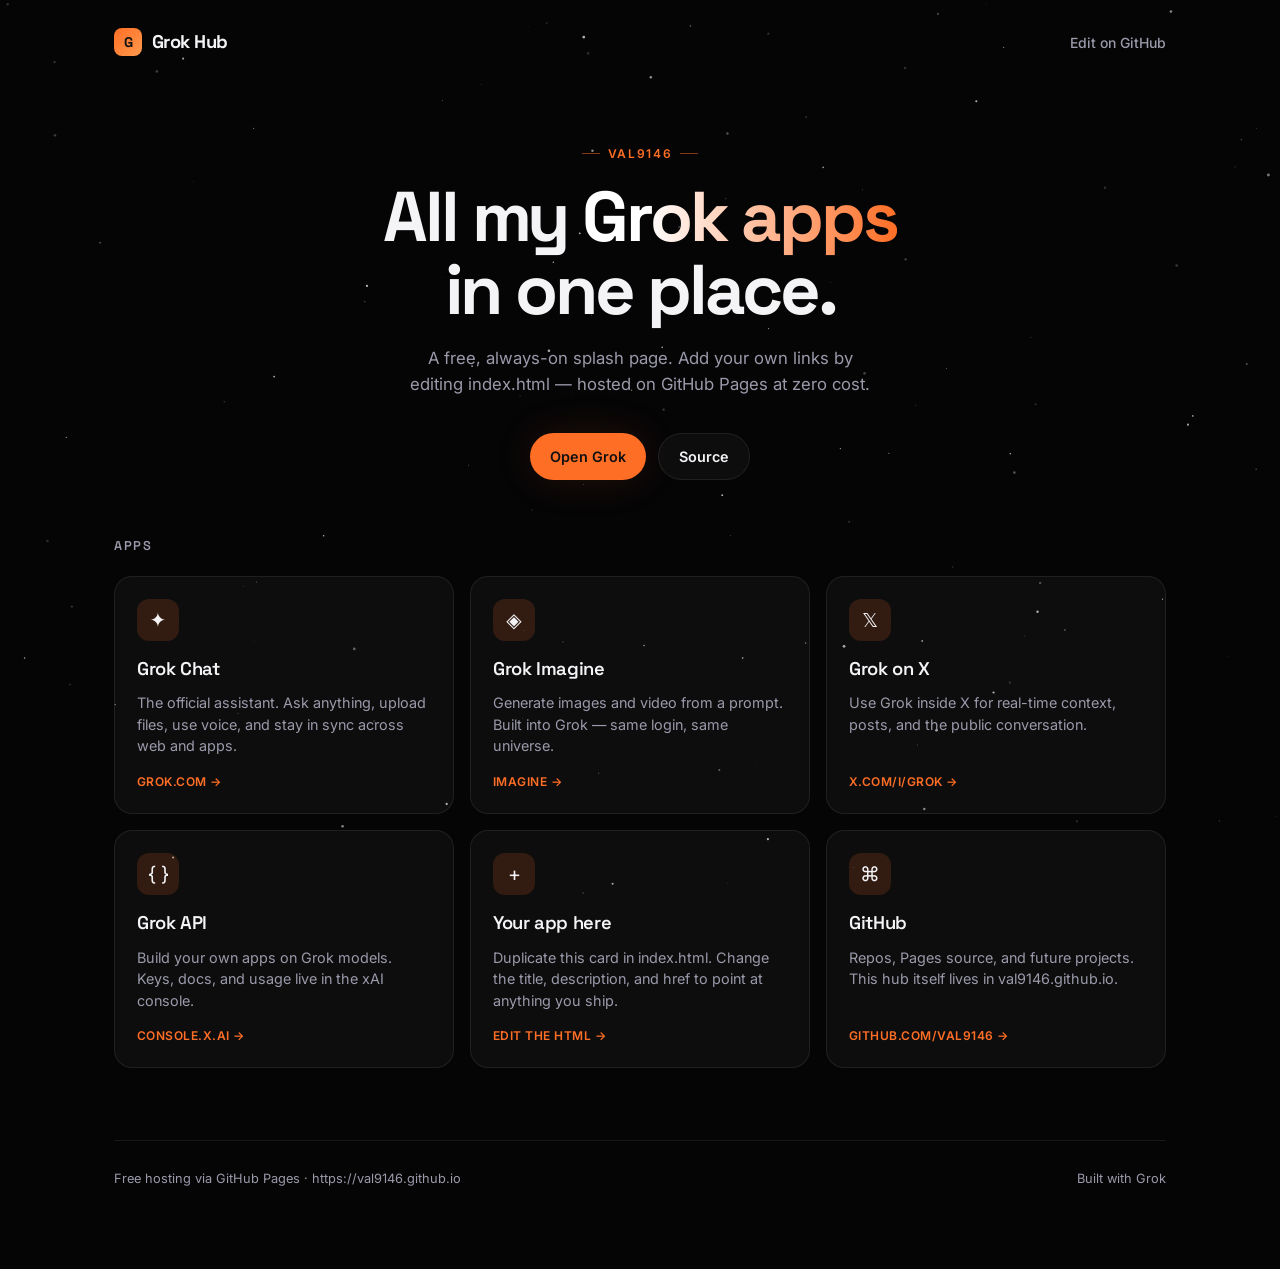
==== index.html @ f1bc1643 "Add Grok Hub splash page with app cards and starfield" ====
<!DOCTYPE html>
<html lang="en">
<head>
  <meta charset="UTF-8" />
  <meta name="viewport" content="width=device-width, initial-scale=1.0" />
  <title>Grok Hub — val9146</title>
  <meta name="description" content="Personal splash page linking all my Grok apps. Built with Grok." />
  <link rel="preconnect" href="https://fonts.googleapis.com" />
  <link rel="preconnect" href="https://fonts.gstatic.com" crossorigin />
  <link href="https://fonts.googleapis.com/css2?family=Space+Grotesk:wght@400;500;600;700&family=Inter:wght@300;400;500;600&display=swap" rel="stylesheet" />
  <style>
    :root {
      --bg: #050506;
      --bg-elev: #0c0c10;
      --card: rgba(255, 255, 255, 0.035);
      --card-hover: rgba(255, 255, 255, 0.06);
      --border: rgba(255, 255, 255, 0.08);
      --text: #f4f4f7;
      --muted: #9a9aaa;
      --accent: #ff6e25;
      --accent-dim: rgba(255, 110, 37, 0.15);
      --glow: 0 0 40px rgba(255, 110, 37, 0.12);
    }

    * { box-sizing: border-box; margin: 0; padding: 0; }

    html, body { height: 100%; }

    body {
      font-family: 'Inter', system-ui, sans-serif;
      background: var(--bg);
      color: var(--text);
      line-height: 1.5;
      overflow-x: hidden;
    }

    canvas#stars {
      position: fixed;
      inset: 0;
      z-index: 0;
      pointer-events: none;
    }

    .wrap {
      position: relative;
      z-index: 1;
      max-width: 1100px;
      margin: 0 auto;
      padding: 0 24px 80px;
    }

    header {
      display: flex;
      align-items: center;
      justify-content: space-between;
      padding: 28px 0 8px;
    }

    .brand {
      font-family: 'Space Grotesk', sans-serif;
      font-weight: 700;
      font-size: 1.15rem;
      letter-spacing: -0.03em;
      display: flex;
      align-items: center;
      gap: 10px;
      text-decoration: none;
      color: var(--text);
    }

    .brand-mark {
      width: 28px;
      height: 28px;
      border-radius: 8px;
      background: linear-gradient(135deg, var(--accent), #ff9a4d);
      display: grid;
      place-items: center;
      font-size: 14px;
      font-weight: 700;
      color: #111;
    }

    .nav-link {
      color: var(--muted);
      text-decoration: none;
      font-size: 0.875rem;
      font-weight: 500;
      transition: color 0.2s;
    }
    .nav-link:hover { color: var(--text); }

    .hero {
      text-align: center;
      padding: 72px 0 56px;
    }

    .eyebrow {
      display: inline-flex;
      align-items: center;
      gap: 8px;
      font-size: 0.75rem;
      font-weight: 600;
      letter-spacing: 0.14em;
      text-transform: uppercase;
      color: var(--accent);
      margin-bottom: 18px;
    }

    .eyebrow::before, .eyebrow::after {
      content: '';
      width: 18px;
      height: 1px;
      background: var(--accent);
      opacity: 0.5;
    }

    h1 {
      font-family: 'Space Grotesk', sans-serif;
      font-size: clamp(2.6rem, 7vw, 4.4rem);
      font-weight: 700;
      letter-spacing: -0.045em;
      line-height: 1.05;
      margin-bottom: 18px;
    }

    h1 span {
      background: linear-gradient(90deg, #fff 20%, var(--accent) 100%);
      -webkit-background-clip: text;
      background-clip: text;
      color: transparent;
    }

    .hero p {
      max-width: 480px;
      margin: 0 auto 36px;
      color: var(--muted);
      font-size: 1.05rem;
      font-weight: 400;
    }

    .cta-row {
      display: flex;
      gap: 12px;
      justify-content: center;
      flex-wrap: wrap;
    }

    .btn {
      display: inline-flex;
      align-items: center;
      gap: 8px;
      padding: 12px 20px;
      border-radius: 999px;
      font-size: 0.9rem;
      font-weight: 600;
      text-decoration: none;
      transition: transform 0.15s, box-shadow 0.15s, background 0.15s;
    }
    .btn:hover { transform: translateY(-1px); }

    .btn-primary {
      background: var(--accent);
      color: #111;
      box-shadow: var(--glow);
    }
    .btn-primary:hover { box-shadow: 0 0 50px rgba(255, 110, 37, 0.28); }

    .btn-ghost {
      background: var(--card);
      color: var(--text);
      border: 1px solid var(--border);
    }

    .section-label {
      font-family: 'Space Grotesk', sans-serif;
      font-size: 0.8rem;
      font-weight: 600;
      letter-spacing: 0.12em;
      text-transform: uppercase;
      color: var(--muted);
      margin-bottom: 20px;
    }

    .grid {
      display: grid;
      grid-template-columns: repeat(auto-fill, minmax(280px, 1fr));
      gap: 16px;
    }

    .card {
      background: var(--card);
      border: 1px solid var(--border);
      border-radius: 18px;
      padding: 22px;
      text-decoration: none;
      color: inherit;
      display: flex;
      flex-direction: column;
      gap: 10px;
      transition: background 0.2s, border-color 0.2s, transform 0.2s;
      position: relative;
      overflow: hidden;
    }
    .card::before {
      content: '';
      position: absolute;
      inset: 0;
      background: radial-gradient(600px circle at var(--mx, 50%) var(--my, 0%), rgba(255,110,37,0.08), transparent 40%);
      opacity: 0;
      transition: opacity 0.3s;
      pointer-events: none;
    }
    .card:hover {
      background: var(--card-hover);
      border-color: rgba(255, 110, 37, 0.25);
      transform: translateY(-3px);
    }
    .card:hover::before { opacity: 1; }

    .card-icon {
      width: 42px;
      height: 42px;
      border-radius: 12px;
      background: var(--accent-dim);
      display: grid;
      place-items: center;
      font-size: 1.25rem;
      margin-bottom: 4px;
    }

    .card h3 {
      font-family: 'Space Grotesk', sans-serif;
      font-size: 1.15rem;
      font-weight: 600;
      letter-spacing: -0.02em;
    }

    .card p {
      color: var(--muted);
      font-size: 0.9rem;
      flex: 1;
    }

    .card-meta {
      font-size: 0.75rem;
      color: var(--accent);
      font-weight: 600;
      letter-spacing: 0.04em;
      text-transform: uppercase;
      margin-top: 6px;
    }

    footer {
      margin-top: 72px;
      padding-top: 28px;
      border-top: 1px solid var(--border);
      display: flex;
      justify-content: space-between;
      align-items: center;
      flex-wrap: wrap;
      gap: 12px;
      color: var(--muted);
      font-size: 0.8rem;
    }

    footer a { color: var(--muted); text-decoration: none; }
    footer a:hover { color: var(--text); }

    @media (max-width: 600px) {
      .hero { padding: 48px 0 40px; }
      header { padding-top: 20px; }
    }
  </style>
</head>
<body>
  <canvas id="stars"></canvas>

  <div class="wrap">
    <header>
      <a class="brand" href="/">
        <span class="brand-mark">G</span>
        Grok Hub
      </a>
      <a class="nav-link" href="https://github.com/val9146/val9146.github.io" target="_blank" rel="noopener">Edit on GitHub</a>
    </header>

    <section class="hero">
      <div class="eyebrow">val9146</div>
      <h1>All my <span>Grok apps</span><br>in one place.</h1>
      <p>A free, always-on splash page. Add your own links by editing index.html — hosted on GitHub Pages at zero cost.</p>
      <div class="cta-row">
        <a class="btn btn-primary" href="https://grok.com" target="_blank" rel="noopener">Open Grok</a>
        <a class="btn btn-ghost" href="https://github.com/val9146/val9146.github.io" target="_blank" rel="noopener">Source</a>
      </div>
    </section>

    <p class="section-label">Apps</p>
    <div class="grid" id="apps">
      <a class="card" href="https://grok.com" target="_blank" rel="noopener">
        <div class="card-icon">✦</div>
        <h3>Grok Chat</h3>
        <p>The official assistant. Ask anything, upload files, use voice, and stay in sync across web and apps.</p>
        <span class="card-meta">grok.com →</span>
      </a>

      <a class="card" href="https://grok.com" target="_blank" rel="noopener">
        <div class="card-icon">◈</div>
        <h3>Grok Imagine</h3>
        <p>Generate images and video from a prompt. Built into Grok — same login, same universe.</p>
        <span class="card-meta">Imagine →</span>
      </a>

      <a class="card" href="https://x.com/i/grok" target="_blank" rel="noopener">
        <div class="card-icon">𝕏</div>
        <h3>Grok on X</h3>
        <p>Use Grok inside X for real-time context, posts, and the public conversation.</p>
        <span class="card-meta">x.com/i/grok →</span>
      </a>

      <a class="card" href="https://console.x.ai" target="_blank" rel="noopener">
        <div class="card-icon">{ }</div>
        <h3>Grok API</h3>
        <p>Build your own apps on Grok models. Keys, docs, and usage live in the xAI console.</p>
        <span class="card-meta">console.x.ai →</span>
      </a>

      <a class="card" href="#" onclick="return false;">
        <div class="card-icon">+</div>
        <h3>Your app here</h3>
        <p>Duplicate this card in index.html. Change the title, description, and href to point at anything you ship.</p>
        <span class="card-meta">Edit the HTML →</span>
      </a>

      <a class="card" href="https://github.com/val9146" target="_blank" rel="noopener">
        <div class="card-icon">⌘</div>
        <h3>GitHub</h3>
        <p>Repos, Pages source, and future projects. This hub itself lives in val9146.github.io.</p>
        <span class="card-meta">github.com/val9146 →</span>
      </a>
    </div>

    <footer>
      <span>Free hosting via GitHub Pages · https://val9146.github.io</span>
      <span>Built with Grok</span>
    </footer>
  </div>

  <script>
    // Subtle starfield
    const c = document.getElementById('stars');
    const ctx = c.getContext('2d');
    let w, h, stars = [];

    function resize() {
      w = c.width = innerWidth;
      h = c.height = innerHeight;
      stars = Array.from({ length: Math.min(160, Math.floor(w * h / 9000)) }, () => ({
        x: Math.random() * w,
        y: Math.random() * h,
        r: Math.random() * 1.2 + 0.2,
        a: Math.random(),
        s: Math.random() * 0.008 + 0.002
      }));
    }

    function draw() {
      ctx.clearRect(0, 0, w, h);
      for (const s of stars) {
        s.a += s.s;
        const alpha = 0.15 + 0.55 * (0.5 + 0.5 * Math.sin(s.a * 6));
        ctx.beginPath();
        ctx.arc(s.x, s.y, s.r, 0, Math.PI * 2);
        ctx.fillStyle = `rgba(255,255,255,${alpha})`;
        ctx.fill();
      }
      requestAnimationFrame(draw);
    }

    resize();
    addEventListener('resize', resize);
    draw();

    // Card glow follow
    document.querySelectorAll('.card').forEach(card => {
      card.addEventListener('pointermove', e => {
        const r = card.getBoundingClientRect();
        card.style.setProperty('--mx', (e.clientX - r.left) + 'px');
        card.style.setProperty('--my', (e.clientY - r.top) + 'px');
      });
    });
  </script>
</body>
</html>
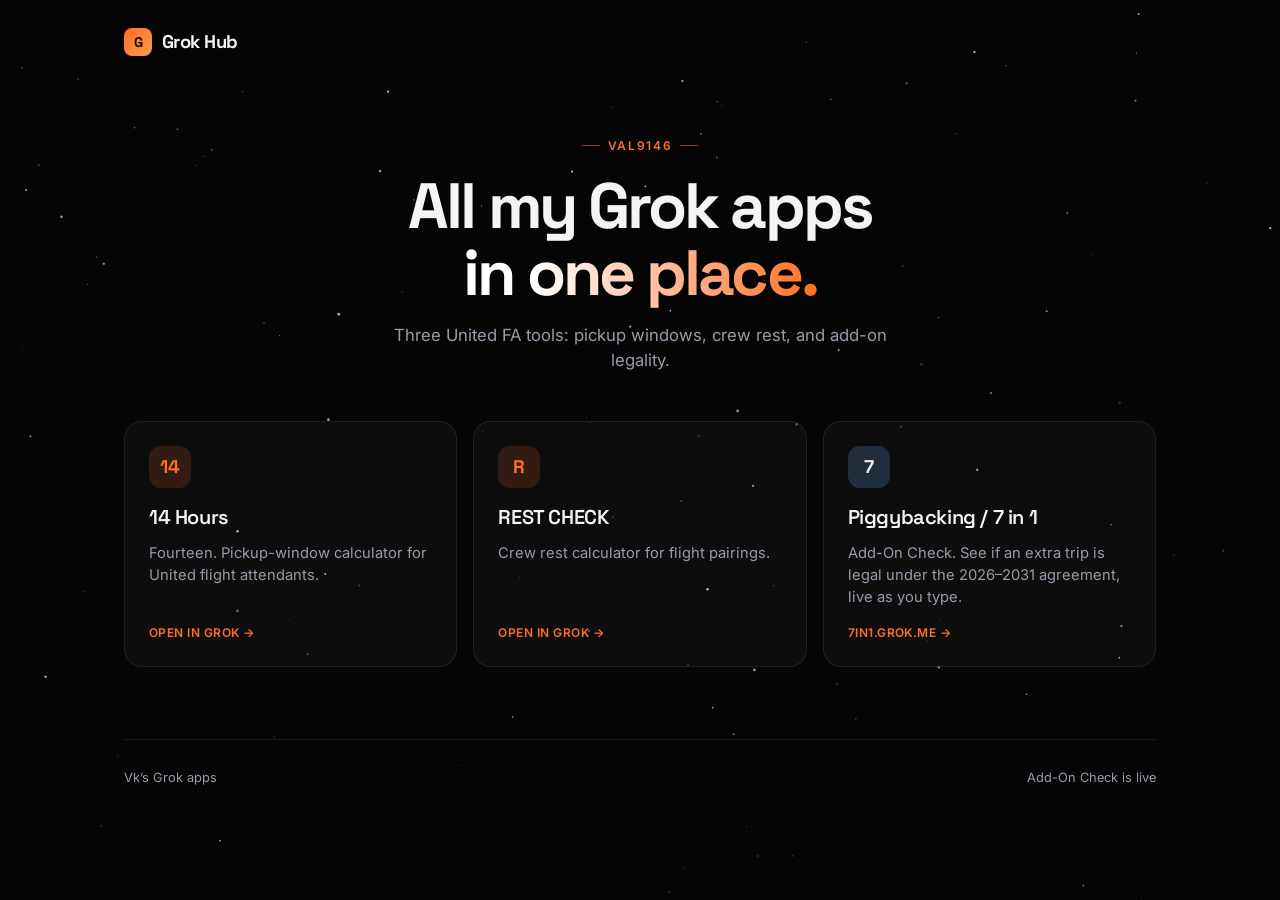
==== commit 778ce25a: "Replace placeholder Grok cards with 14 Hours, REST CHECK, and Piggybacking / 7 in 1" ====
--- a/index.html
+++ b/index.html
@@ -1,17 +1,16 @@
 <!DOCTYPE html>
 <html lang="en">
 <head>
-  <meta charset="UTF-8" />
-  <meta name="viewport" content="width=device-width, initial-scale=1.0" />
+  <meta charset="utf-8" />
+  <meta name="viewport" content="width=device-width, initial-scale=1" />
   <title>Grok Hub — val9146</title>
-  <meta name="description" content="Personal splash page linking all my Grok apps. Built with Grok." />
+  <meta name="description" content="14 Hours, REST CHECK, and Piggybacking / 7 in 1 — Vk’s Grok apps in one place." />
   <link rel="preconnect" href="https://fonts.googleapis.com" />
   <link rel="preconnect" href="https://fonts.gstatic.com" crossorigin />
-  <link href="https://fonts.googleapis.com/css2?family=Space+Grotesk:wght@400;500;600;700&family=Inter:wght@300;400;500;600&display=swap" rel="stylesheet" />
+  <link href="https://fonts.googleapis.com/css2?family=Inter:wght@400;500;600&family=Space+Grotesk:wght@600;700&display=swap" rel="stylesheet" />
   <style>
     :root {
       --bg: #050506;
-      --bg-elev: #0c0c10;
       --card: rgba(255, 255, 255, 0.035);
       --card-hover: rgba(255, 255, 255, 0.06);
       --border: rgba(255, 255, 255, 0.08);
@@ -19,45 +18,38 @@
       --muted: #9a9aaa;
       --accent: #ff6e25;
       --accent-dim: rgba(255, 110, 37, 0.15);
+      --navy: #243447;
       --glow: 0 0 40px rgba(255, 110, 37, 0.12);
     }
-
     * { box-sizing: border-box; margin: 0; padding: 0; }
-
-    html, body { height: 100%; }
-
+    html, body { min-height: 100%; }
     body {
-      font-family: 'Inter', system-ui, sans-serif;
+      font-family: Inter, system-ui, sans-serif;
       background: var(--bg);
       color: var(--text);
       line-height: 1.5;
-      overflow-x: hidden;
-    }
-
+    }
     canvas#stars {
       position: fixed;
       inset: 0;
       z-index: 0;
       pointer-events: none;
     }
-
     .wrap {
       position: relative;
       z-index: 1;
-      max-width: 1100px;
+      max-width: 1080px;
       margin: 0 auto;
       padding: 0 24px 80px;
     }
-
     header {
       display: flex;
       align-items: center;
       justify-content: space-between;
       padding: 28px 0 8px;
     }
-
     .brand {
-      font-family: 'Space Grotesk', sans-serif;
+      font-family: "Space Grotesk", sans-serif;
       font-weight: 700;
       font-size: 1.15rem;
       letter-spacing: -0.03em;
@@ -67,7 +59,6 @@
       text-decoration: none;
       color: var(--text);
     }
-
     .brand-mark {
       width: 28px;
       height: 28px;
@@ -79,21 +70,10 @@
       font-weight: 700;
       color: #111;
     }
-
-    .nav-link {
-      color: var(--muted);
-      text-decoration: none;
-      font-size: 0.875rem;
-      font-weight: 500;
-      transition: color 0.2s;
-    }
-    .nav-link:hover { color: var(--text); }
-
     .hero {
       text-align: center;
-      padding: 72px 0 56px;
-    }
-
+      padding: 64px 0 48px;
+    }
     .eyebrow {
       display: inline-flex;
       align-items: center;
@@ -105,118 +85,56 @@
       color: var(--accent);
       margin-bottom: 18px;
     }
-
     .eyebrow::before, .eyebrow::after {
-      content: '';
+      content: "";
       width: 18px;
       height: 1px;
       background: var(--accent);
       opacity: 0.5;
     }
-
     h1 {
-      font-family: 'Space Grotesk', sans-serif;
-      font-size: clamp(2.6rem, 7vw, 4.4rem);
+      font-family: "Space Grotesk", sans-serif;
+      font-size: clamp(2.4rem, 6.5vw, 4rem);
       font-weight: 700;
       letter-spacing: -0.045em;
       line-height: 1.05;
-      margin-bottom: 18px;
-    }
-
+      margin-bottom: 16px;
+    }
     h1 span {
       background: linear-gradient(90deg, #fff 20%, var(--accent) 100%);
       -webkit-background-clip: text;
       background-clip: text;
       color: transparent;
     }
-
     .hero p {
-      max-width: 480px;
-      margin: 0 auto 36px;
+      max-width: 520px;
+      margin: 0 auto;
       color: var(--muted);
       font-size: 1.05rem;
-      font-weight: 400;
-    }
-
-    .cta-row {
-      display: flex;
-      gap: 12px;
-      justify-content: center;
-      flex-wrap: wrap;
-    }
-
-    .btn {
-      display: inline-flex;
-      align-items: center;
-      gap: 8px;
-      padding: 12px 20px;
-      border-radius: 999px;
-      font-size: 0.9rem;
-      font-weight: 600;
-      text-decoration: none;
-      transition: transform 0.15s, box-shadow 0.15s, background 0.15s;
-    }
-    .btn:hover { transform: translateY(-1px); }
-
-    .btn-primary {
-      background: var(--accent);
-      color: #111;
-      box-shadow: var(--glow);
-    }
-    .btn-primary:hover { box-shadow: 0 0 50px rgba(255, 110, 37, 0.28); }
-
-    .btn-ghost {
-      background: var(--card);
-      color: var(--text);
-      border: 1px solid var(--border);
-    }
-
-    .section-label {
-      font-family: 'Space Grotesk', sans-serif;
-      font-size: 0.8rem;
-      font-weight: 600;
-      letter-spacing: 0.12em;
-      text-transform: uppercase;
-      color: var(--muted);
-      margin-bottom: 20px;
-    }
-
+    }
     .grid {
       display: grid;
-      grid-template-columns: repeat(auto-fill, minmax(280px, 1fr));
+      grid-template-columns: repeat(auto-fit, minmax(280px, 1fr));
       gap: 16px;
     }
-
     .card {
       background: var(--card);
       border: 1px solid var(--border);
       border-radius: 18px;
-      padding: 22px;
+      padding: 24px;
       text-decoration: none;
       color: inherit;
       display: flex;
       flex-direction: column;
       gap: 10px;
       transition: background 0.2s, border-color 0.2s, transform 0.2s;
-      position: relative;
-      overflow: hidden;
-    }
-    .card::before {
-      content: '';
-      position: absolute;
-      inset: 0;
-      background: radial-gradient(600px circle at var(--mx, 50%) var(--my, 0%), rgba(255,110,37,0.08), transparent 40%);
-      opacity: 0;
-      transition: opacity 0.3s;
-      pointer-events: none;
+      min-height: 240px;
     }
     .card:hover {
       background: var(--card-hover);
       border-color: rgba(255, 110, 37, 0.25);
       transform: translateY(-3px);
     }
-    .card:hover::before { opacity: 1; }
-
     .card-icon {
       width: 42px;
       height: 42px;
@@ -224,23 +142,23 @@
       background: var(--accent-dim);
       display: grid;
       place-items: center;
+      font-size: 1.15rem;
+      font-weight: 700;
+      font-family: "Space Grotesk", sans-serif;
+      color: var(--accent);
+      margin-bottom: 4px;
+    }
+    .card.live .card-icon {
+      background: rgba(36, 52, 71, 0.85);
+      color: #f4efe6;
+    }
+    .card h2 {
+      font-family: "Space Grotesk", sans-serif;
       font-size: 1.25rem;
-      margin-bottom: 4px;
-    }
-
-    .card h3 {
-      font-family: 'Space Grotesk', sans-serif;
-      font-size: 1.15rem;
       font-weight: 600;
       letter-spacing: -0.02em;
     }
-
-    .card p {
-      color: var(--muted);
-      font-size: 0.9rem;
-      flex: 1;
-    }
-
+    .card p { color: var(--muted); font-size: 0.92rem; flex: 1; }
     .card-meta {
       font-size: 0.75rem;
       color: var(--accent);
@@ -249,120 +167,77 @@
       text-transform: uppercase;
       margin-top: 6px;
     }
-
     footer {
       margin-top: 72px;
       padding-top: 28px;
       border-top: 1px solid var(--border);
-      display: flex;
-      justify-content: space-between;
-      align-items: center;
-      flex-wrap: wrap;
-      gap: 12px;
       color: var(--muted);
       font-size: 0.8rem;
-    }
-
+      display: flex;
+      justify-content: space-between;
+      gap: 12px;
+      flex-wrap: wrap;
+    }
     footer a { color: var(--muted); text-decoration: none; }
     footer a:hover { color: var(--text); }
-
     @media (max-width: 600px) {
-      .hero { padding: 48px 0 40px; }
+      .hero { padding: 44px 0 36px; }
       header { padding-top: 20px; }
     }
   </style>
 </head>
 <body>
-  <canvas id="stars"></canvas>
-
+  <canvas id="stars" aria-hidden="true"></canvas>
   <div class="wrap">
     <header>
-      <a class="brand" href="/">
+      <a class="brand" href="./">
         <span class="brand-mark">G</span>
         Grok Hub
       </a>
-      <a class="nav-link" href="https://github.com/val9146/val9146.github.io" target="_blank" rel="noopener">Edit on GitHub</a>
     </header>
-
     <section class="hero">
       <div class="eyebrow">val9146</div>
-      <h1>All my <span>Grok apps</span><br>in one place.</h1>
-      <p>A free, always-on splash page. Add your own links by editing index.html — hosted on GitHub Pages at zero cost.</p>
-      <div class="cta-row">
-        <a class="btn btn-primary" href="https://grok.com" target="_blank" rel="noopener">Open Grok</a>
-        <a class="btn btn-ghost" href="https://github.com/val9146/val9146.github.io" target="_blank" rel="noopener">Source</a>
-      </div>
+      <h1>All my Grok apps<br /><span>in one place.</span></h1>
+      <p>Three United FA tools: pickup windows, crew rest, and add-on legality.</p>
     </section>
-
-    <p class="section-label">Apps</p>
-    <div class="grid" id="apps">
-      <a class="card" href="https://grok.com" target="_blank" rel="noopener">
-        <div class="card-icon">✦</div>
-        <h3>Grok Chat</h3>
-        <p>The official assistant. Ask anything, upload files, use voice, and stay in sync across web and apps.</p>
-        <span class="card-meta">grok.com →</span>
-      </a>
-
-      <a class="card" href="https://grok.com" target="_blank" rel="noopener">
-        <div class="card-icon">◈</div>
-        <h3>Grok Imagine</h3>
-        <p>Generate images and video from a prompt. Built into Grok — same login, same universe.</p>
-        <span class="card-meta">Imagine →</span>
-      </a>
-
-      <a class="card" href="https://x.com/i/grok" target="_blank" rel="noopener">
-        <div class="card-icon">𝕏</div>
-        <h3>Grok on X</h3>
-        <p>Use Grok inside X for real-time context, posts, and the public conversation.</p>
-        <span class="card-meta">x.com/i/grok →</span>
-      </a>
-
-      <a class="card" href="https://console.x.ai" target="_blank" rel="noopener">
-        <div class="card-icon">{ }</div>
-        <h3>Grok API</h3>
-        <p>Build your own apps on Grok models. Keys, docs, and usage live in the xAI console.</p>
-        <span class="card-meta">console.x.ai →</span>
-      </a>
-
-      <a class="card" href="#" onclick="return false;">
-        <div class="card-icon">+</div>
-        <h3>Your app here</h3>
-        <p>Duplicate this card in index.html. Change the title, description, and href to point at anything you ship.</p>
-        <span class="card-meta">Edit the HTML →</span>
-      </a>
-
-      <a class="card" href="https://github.com/val9146" target="_blank" rel="noopener">
-        <div class="card-icon">⌘</div>
-        <h3>GitHub</h3>
-        <p>Repos, Pages source, and future projects. This hub itself lives in val9146.github.io.</p>
-        <span class="card-meta">github.com/val9146 →</span>
+    <div class="grid">
+      <a class="card" href="https://grok.com/project/5fb8c5e8-2e73-4ff4-b636-ad28650653fd">
+        <div class="card-icon">14</div>
+        <h2>14 Hours</h2>
+        <p>Fourteen. Pickup-window calculator for United flight attendants.</p>
+        <div class="card-meta">Open in Grok →</div>
+      </a>
+      <a class="card" href="https://grok.com/project/0cfb241a-2bdf-4b6f-b969-277d95920899">
+        <div class="card-icon">R</div>
+        <h2>REST CHECK</h2>
+        <p>Crew rest calculator for flight pairings.</p>
+        <div class="card-meta">Open in Grok →</div>
+      </a>
+      <a class="card live" href="https://7in1.grok.me">
+        <div class="card-icon">7</div>
+        <h2>Piggybacking / 7 in 1</h2>
+        <p>Add-On Check. See if an extra trip is legal under the 2026–2031 agreement, live as you type.</p>
+        <div class="card-meta">7in1.grok.me →</div>
       </a>
     </div>
-
     <footer>
-      <span>Free hosting via GitHub Pages · https://val9146.github.io</span>
-      <span>Built with Grok</span>
+      <span>Vk’s Grok apps</span>
+      <a href="https://7in1.grok.me">Add-On Check is live</a>
     </footer>
   </div>
-
   <script>
-    // Subtle starfield
-    const c = document.getElementById('stars');
-    const ctx = c.getContext('2d');
+    const c = document.getElementById("stars");
+    const ctx = c.getContext("2d");
     let w, h, stars = [];
-
     function resize() {
       w = c.width = innerWidth;
       h = c.height = innerHeight;
       stars = Array.from({ length: Math.min(160, Math.floor(w * h / 9000)) }, () => ({
-        x: Math.random() * w,
-        y: Math.random() * h,
-        r: Math.random() * 1.2 + 0.2,
-        a: Math.random(),
+        x: Math.random() * w, y: Math.random() * h,
+        r: Math.random() * 1.2 + 0.2, a: Math.random(),
         s: Math.random() * 0.008 + 0.002
       }));
     }
-
     function draw() {
       ctx.clearRect(0, 0, w, h);
       for (const s of stars) {
@@ -375,19 +250,9 @@
       }
       requestAnimationFrame(draw);
     }
-
     resize();
-    addEventListener('resize', resize);
+    addEventListener("resize", resize);
     draw();
-
-    // Card glow follow
-    document.querySelectorAll('.card').forEach(card => {
-      card.addEventListener('pointermove', e => {
-        const r = card.getBoundingClientRect();
-        card.style.setProperty('--mx', (e.clientX - r.left) + 'px');
-        card.style.setProperty('--my', (e.clientY - r.top) + 'px');
-      });
-    });
   </script>
 </body>
 </html>
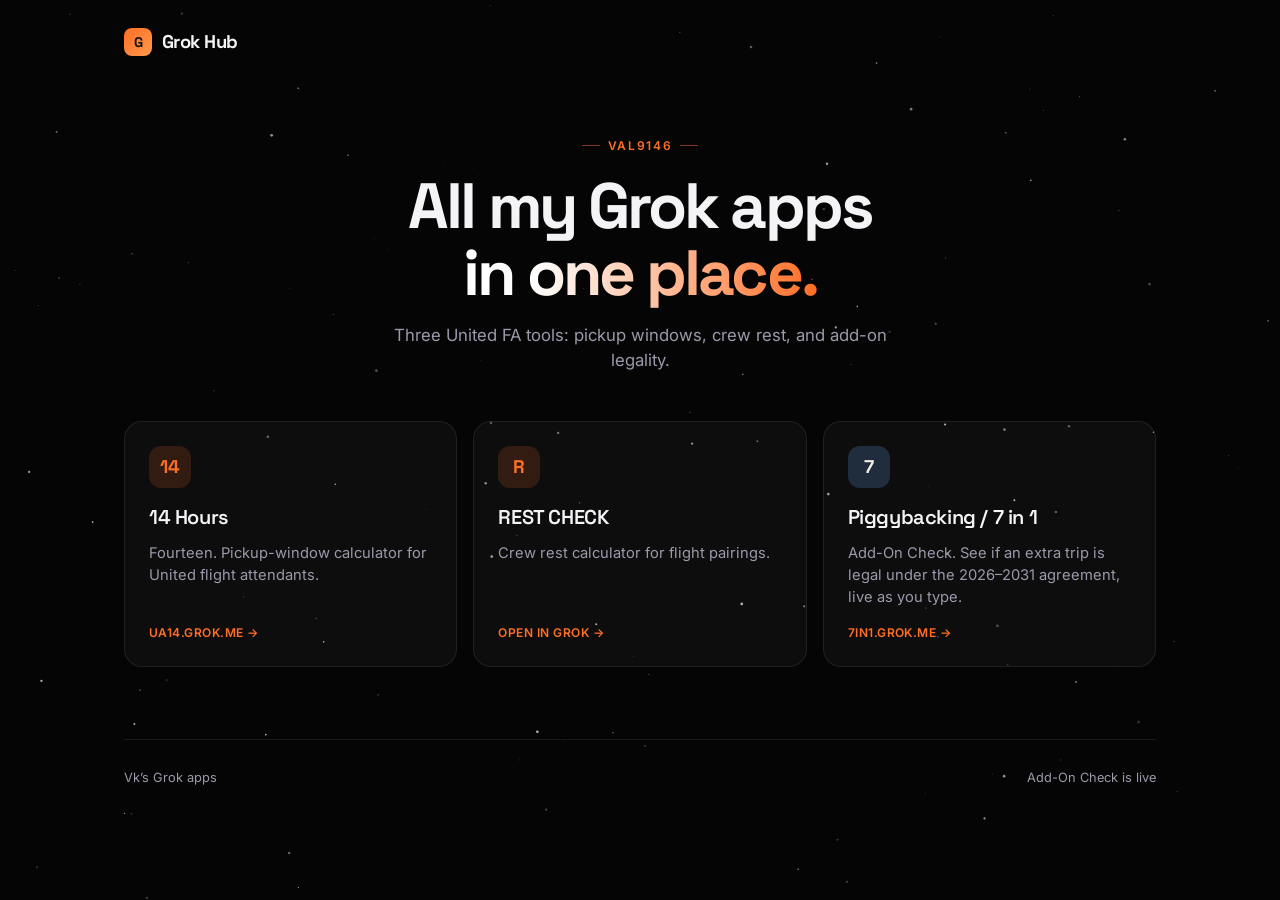
==== commit 41652c0c: "Point 14 Hours at the live Fourteen app on ua14.grok.me" ====
--- a/index.html
+++ b/index.html
@@ -201,11 +201,11 @@
       <p>Three United FA tools: pickup windows, crew rest, and add-on legality.</p>
     </section>
     <div class="grid">
-      <a class="card" href="https://grok.com/project/5fb8c5e8-2e73-4ff4-b636-ad28650653fd">
+      <a class="card" href="https://ua14.grok.me/fourteen">
         <div class="card-icon">14</div>
         <h2>14 Hours</h2>
         <p>Fourteen. Pickup-window calculator for United flight attendants.</p>
-        <div class="card-meta">Open in Grok →</div>
+        <div class="card-meta">ua14.grok.me →</div>
       </a>
       <a class="card" href="https://grok.com/project/0cfb241a-2bdf-4b6f-b969-277d95920899">
         <div class="card-icon">R</div>
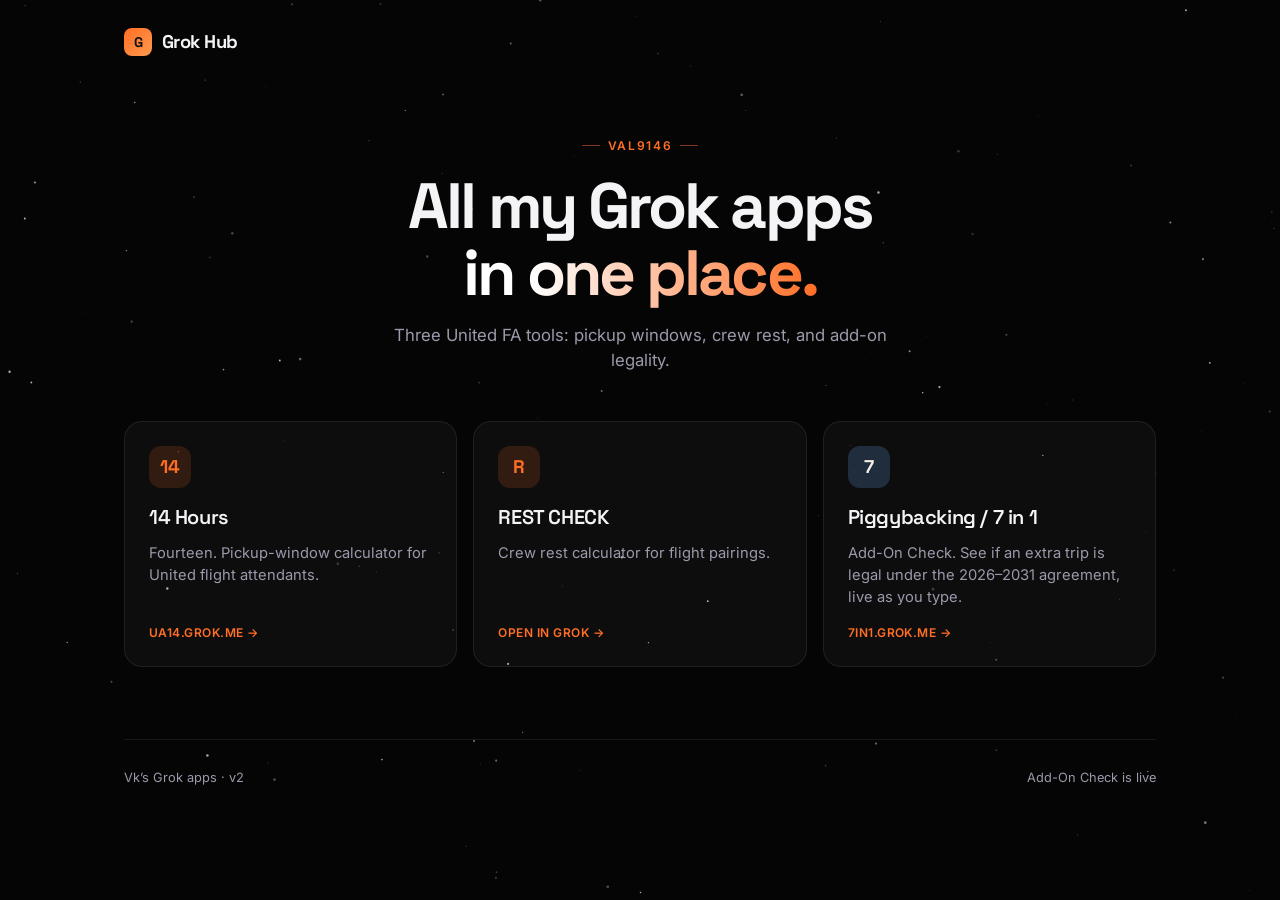
==== commit 73166a71: "Open 14 Hours in a new tab at ua14.grok.me/fourteen and bust cache" ====
--- a/index.html
+++ b/index.html
@@ -2,9 +2,10 @@
 <html lang="en">
 <head>
   <meta charset="utf-8" />
+  <meta http-equiv="Cache-Control" content="no-cache, no-store, must-revalidate" />
   <meta name="viewport" content="width=device-width, initial-scale=1" />
   <title>Grok Hub — val9146</title>
-  <meta name="description" content="14 Hours, REST CHECK, and Piggybacking / 7 in 1 — Vk’s Grok apps in one place." />
+  <meta name="description" content="14 Hours, REST CHECK, and Piggybacking / 7 in 1 — Vk’s Grok apps · v2 in one place." />
   <link rel="preconnect" href="https://fonts.googleapis.com" />
   <link rel="preconnect" href="https://fonts.gstatic.com" crossorigin />
   <link href="https://fonts.googleapis.com/css2?family=Inter:wght@400;500;600&family=Space+Grotesk:wght@600;700&display=swap" rel="stylesheet" />
@@ -201,7 +202,7 @@
       <p>Three United FA tools: pickup windows, crew rest, and add-on legality.</p>
     </section>
     <div class="grid">
-      <a class="card" href="https://ua14.grok.me/fourteen">
+      <a class="card" href="https://ua14.grok.me/fourteen" target="_blank" rel="noopener">
         <div class="card-icon">14</div>
         <h2>14 Hours</h2>
         <p>Fourteen. Pickup-window calculator for United flight attendants.</p>
@@ -213,7 +214,7 @@
         <p>Crew rest calculator for flight pairings.</p>
         <div class="card-meta">Open in Grok →</div>
       </a>
-      <a class="card live" href="https://7in1.grok.me">
+      <a class="card live" href="https://7in1.grok.me" target="_blank" rel="noopener">
         <div class="card-icon">7</div>
         <h2>Piggybacking / 7 in 1</h2>
         <p>Add-On Check. See if an extra trip is legal under the 2026–2031 agreement, live as you type.</p>
@@ -221,8 +222,8 @@
       </a>
     </div>
     <footer>
-      <span>Vk’s Grok apps</span>
-      <a href="https://7in1.grok.me">Add-On Check is live</a>
+      <span>Vk’s Grok apps · v2</span>
+      <a href="https://7in1.grok.me" target="_blank" rel="noopener">Add-On Check is live</a>
     </footer>
   </div>
   <script>
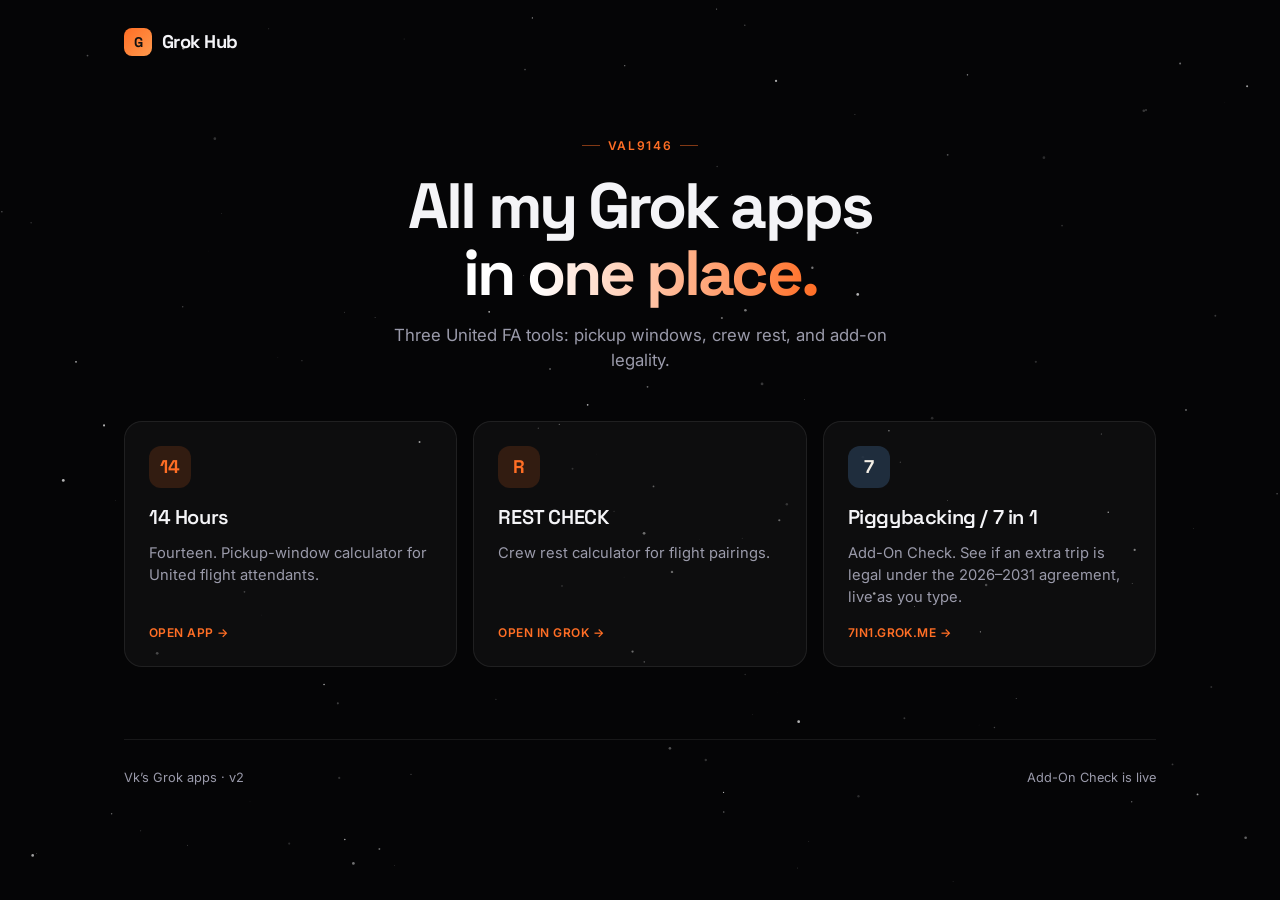
==== commit 77d71d7b: "Point 14 Hours at the self-hosted Fourteen calculator" ====
--- a/index.html
+++ b/index.html
@@ -202,11 +202,11 @@
       <p>Three United FA tools: pickup windows, crew rest, and add-on legality.</p>
     </section>
     <div class="grid">
-      <a class="card" href="https://ua14.grok.me/fourteen" target="_blank" rel="noopener">
+      <a class="card" href="./fourteen.html">
         <div class="card-icon">14</div>
         <h2>14 Hours</h2>
         <p>Fourteen. Pickup-window calculator for United flight attendants.</p>
-        <div class="card-meta">ua14.grok.me →</div>
+        <div class="card-meta">Open app →</div>
       </a>
       <a class="card" href="https://grok.com/project/0cfb241a-2bdf-4b6f-b969-277d95920899">
         <div class="card-icon">R</div>
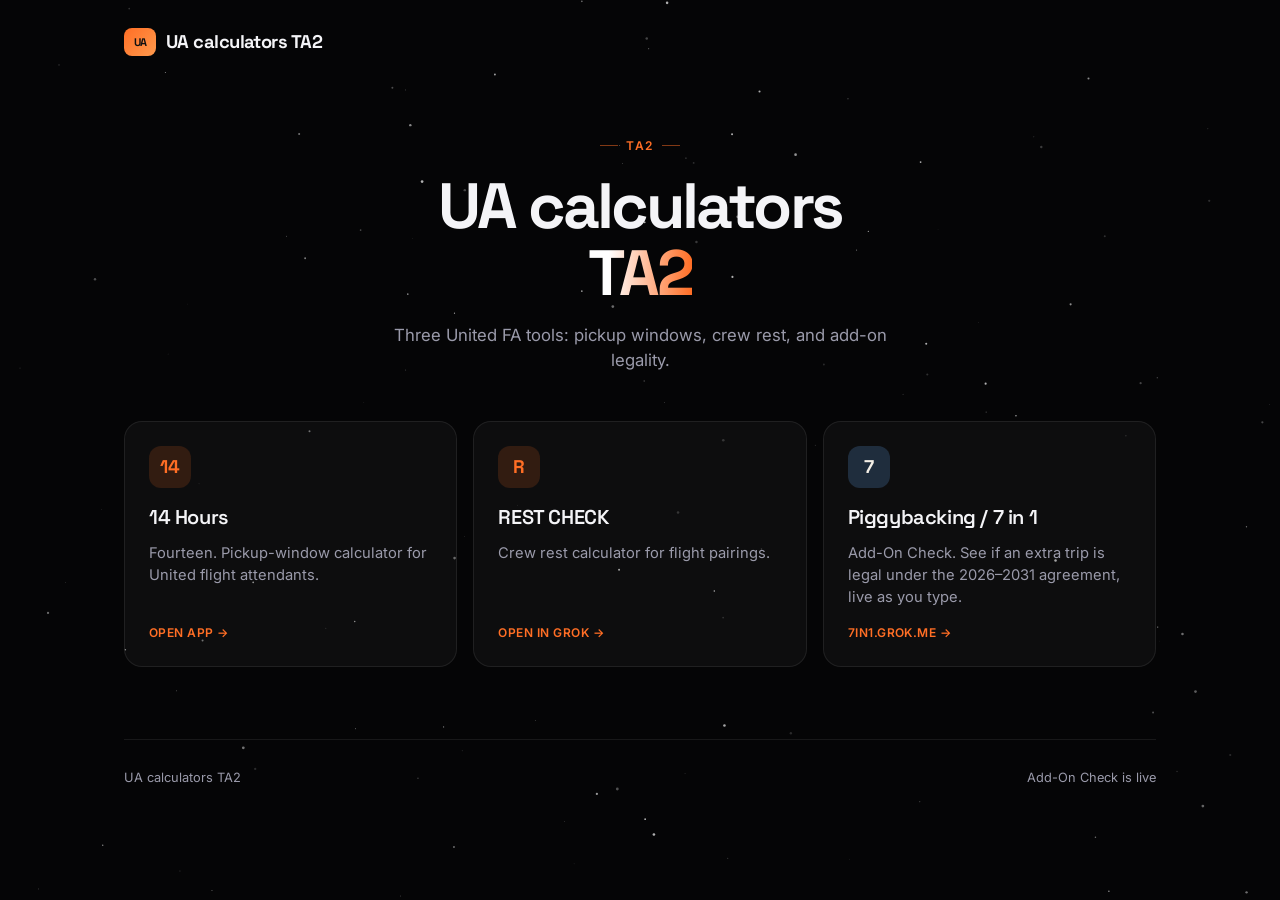
==== commit f616c9a9: "Rename splash page to UA calculators TA2" ====
--- a/index.html
+++ b/index.html
@@ -4,8 +4,8 @@
   <meta charset="utf-8" />
   <meta http-equiv="Cache-Control" content="no-cache, no-store, must-revalidate" />
   <meta name="viewport" content="width=device-width, initial-scale=1" />
-  <title>Grok Hub — val9146</title>
-  <meta name="description" content="14 Hours, REST CHECK, and Piggybacking / 7 in 1 — Vk’s Grok apps · v2 in one place." />
+  <title>UA calculators TA2</title>
+  <meta name="description" content="UA calculators TA2 — 14 Hours, REST CHECK, and Piggybacking / 7 in 1." />
   <link rel="preconnect" href="https://fonts.googleapis.com" />
   <link rel="preconnect" href="https://fonts.gstatic.com" crossorigin />
   <link href="https://fonts.googleapis.com/css2?family=Inter:wght@400;500;600&family=Space+Grotesk:wght@600;700&display=swap" rel="stylesheet" />
@@ -61,13 +61,13 @@
       color: var(--text);
     }
     .brand-mark {
-      width: 28px;
+      width: 32px;
       height: 28px;
       border-radius: 8px;
       background: linear-gradient(135deg, var(--accent), #ff9a4d);
       display: grid;
       place-items: center;
-      font-size: 14px;
+      font-size: 11px;
       font-weight: 700;
       color: #111;
     }
@@ -192,13 +192,13 @@
   <div class="wrap">
     <header>
       <a class="brand" href="./">
-        <span class="brand-mark">G</span>
-        Grok Hub
+        <span class="brand-mark">UA</span>
+        UA calculators TA2
       </a>
     </header>
     <section class="hero">
-      <div class="eyebrow">val9146</div>
-      <h1>All my Grok apps<br /><span>in one place.</span></h1>
+      <div class="eyebrow">TA2</div>
+      <h1>UA calculators<br /><span>TA2</span></h1>
       <p>Three United FA tools: pickup windows, crew rest, and add-on legality.</p>
     </section>
     <div class="grid">
@@ -222,7 +222,7 @@
       </a>
     </div>
     <footer>
-      <span>Vk’s Grok apps · v2</span>
+      <span>UA calculators TA2</span>
       <a href="https://7in1.grok.me" target="_blank" rel="noopener">Add-On Check is live</a>
     </footer>
   </div>
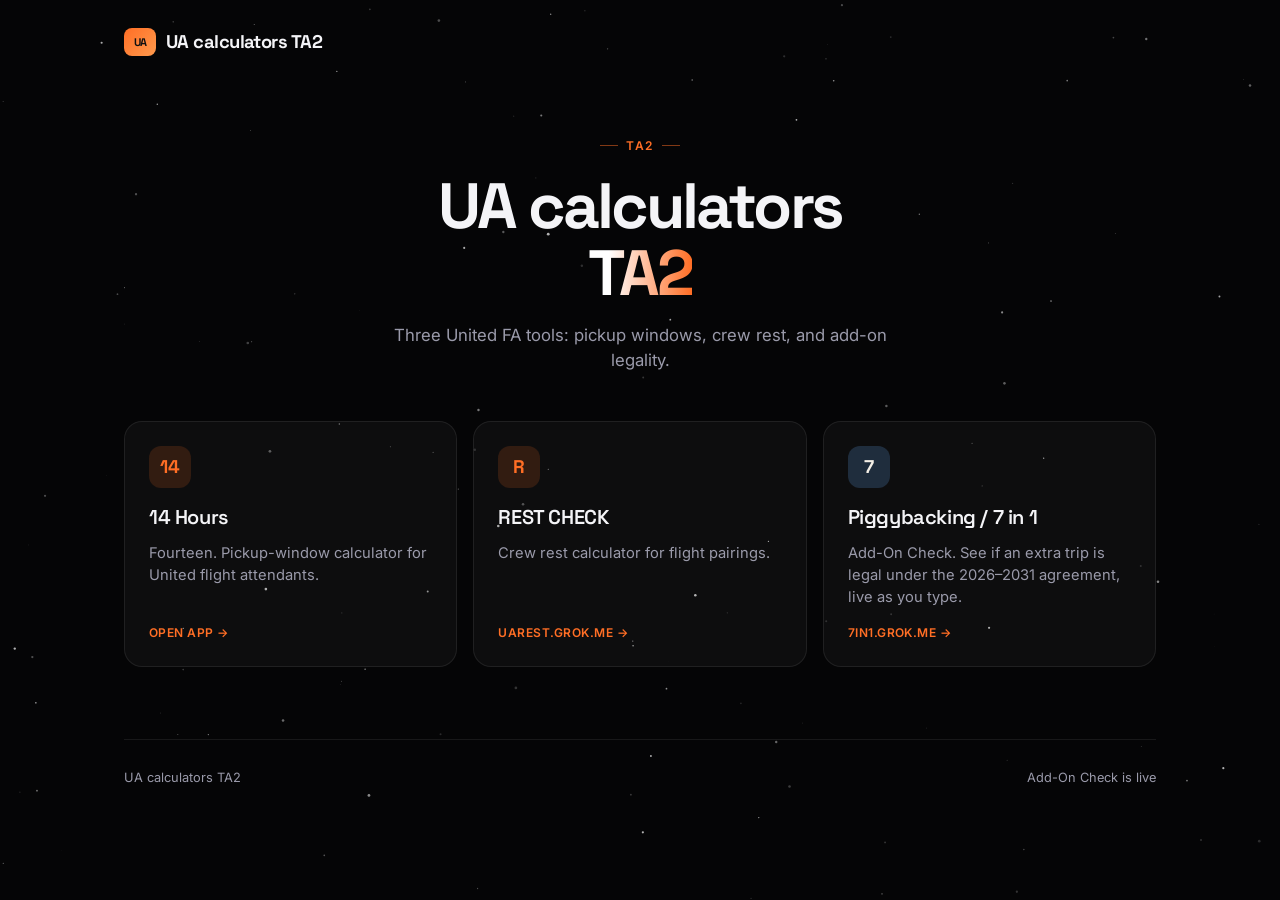
==== commit a1826238: "Point REST CHECK at live uarest.grok.me app" ====
--- a/index.html
+++ b/index.html
@@ -208,11 +208,11 @@
         <p>Fourteen. Pickup-window calculator for United flight attendants.</p>
         <div class="card-meta">Open app →</div>
       </a>
-      <a class="card" href="https://grok.com/project/0cfb241a-2bdf-4b6f-b969-277d95920899">
+      <a class="card" href="https://uarest.grok.me" target="_blank" rel="noopener">
         <div class="card-icon">R</div>
         <h2>REST CHECK</h2>
         <p>Crew rest calculator for flight pairings.</p>
-        <div class="card-meta">Open in Grok →</div>
+        <div class="card-meta">uarest.grok.me →</div>
       </a>
       <a class="card live" href="https://7in1.grok.me" target="_blank" rel="noopener">
         <div class="card-icon">7</div>
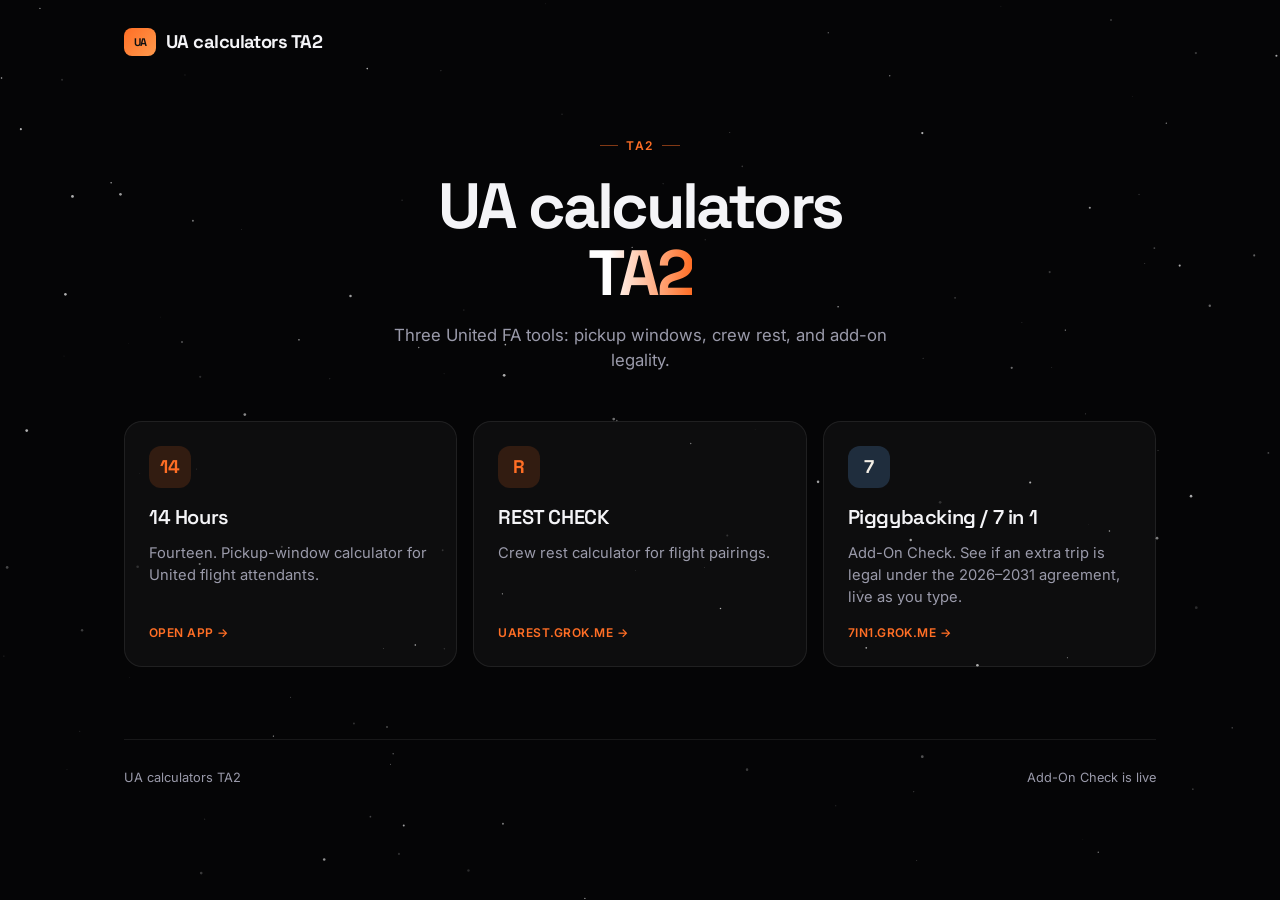
==== commit b3c3d88c: "Add PWA manifest and icons for Android APK" ====
--- a/index.html
+++ b/index.html
@@ -4,6 +4,10 @@
   <meta charset="utf-8" />
   <meta http-equiv="Cache-Control" content="no-cache, no-store, must-revalidate" />
   <meta name="viewport" content="width=device-width, initial-scale=1" />
+  <meta name="theme-color" content="#ff6e25" />
+  <link rel="manifest" href="./manifest.json" />
+  <link rel="icon" href="./icon-192.png" />
+  <link rel="apple-touch-icon" href="./icon-192.png" />
   <title>UA calculators TA2</title>
   <meta name="description" content="UA calculators TA2 — 14 Hours, REST CHECK, and Piggybacking / 7 in 1." />
   <link rel="preconnect" href="https://fonts.googleapis.com" />
